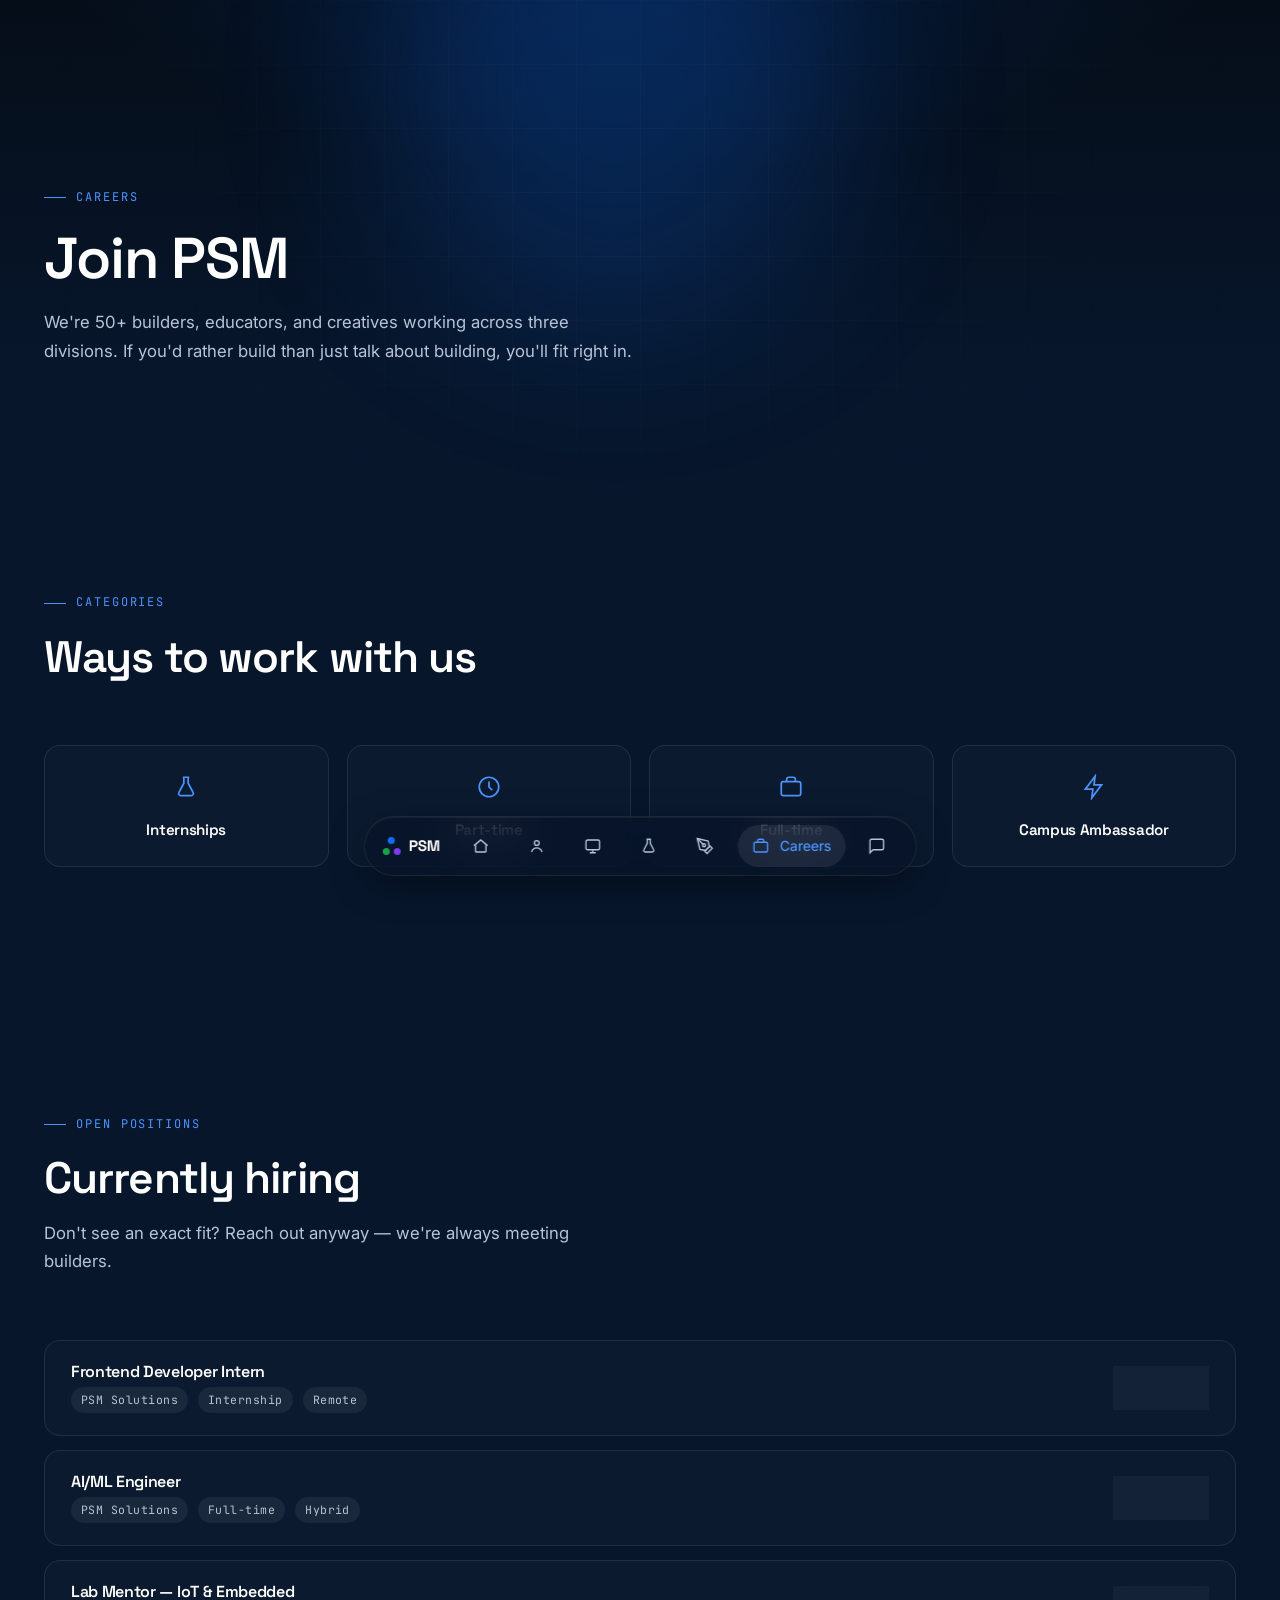
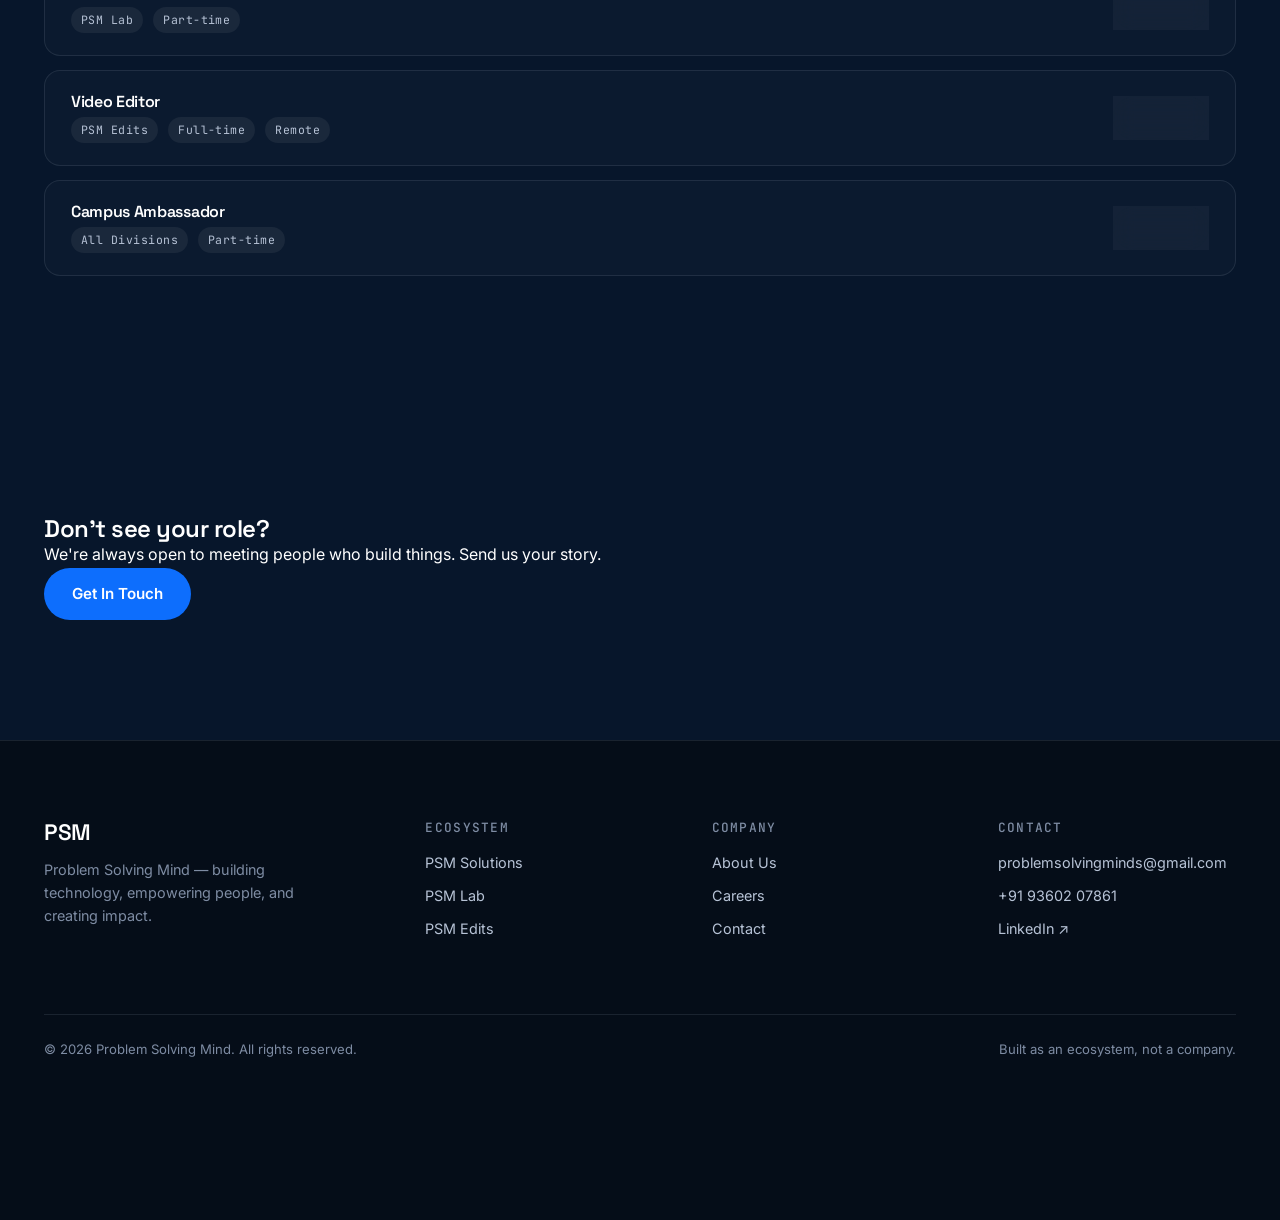
==== careers.html @ 54131dcd "version 1" ====
<!DOCTYPE html>
<html lang="en">
<head>
<meta charset="UTF-8">
<meta name="viewport" content="width=device-width, initial-scale=1.0">
<title>Careers — Join PSM | Problem Solving Mind</title>
<meta name="description" content="Explore internships, part-time, full-time, and campus ambassador opportunities across PSM Solutions, PSM Lab, and PSM Edits.">
<link rel="preconnect" href="https://fonts.googleapis.com">
<link href="https://fonts.googleapis.com/css2?family=Space+Grotesk:wght@500;600;700&family=Inter:wght@400;500;600;700&family=JetBrains+Mono:wght@400;500&display=swap" rel="stylesheet">
<link rel="stylesheet" href="css/core.css">
<link rel="stylesheet" href="css/inner.css">
</head>
<body>

<div class="bg-field"></div>
<div class="bg-grid"></div>

<div class="blob" style="width:460px;height:460px;top:-140px;left:30%;background:#0D6EFD;"></div>

<nav class="island-nav" id="islandNav">
  <a href="index.html" class="island-nav__brand">
    <span class="dot-cluster"><span></span><span></span><span></span></span>
    <span class="brand-text">PSM</span>
  </a>
  <div class="island-nav__links">
    <a href="index.html" class="island-nav__link" data-key="home">
      <svg viewBox="0 0 24 24" fill="none" stroke="currentColor" stroke-width="1.8"><path d="M3 11.5 12 4l9 7.5"/><path d="M5 10v9a1 1 0 0 0 1 1h12a1 1 0 0 0 1-1v-9"/></svg>
      <span class="link-label">Home</span>
    </a>
    <a href="about.html" class="island-nav__link" data-key="about">
      <svg viewBox="0 0 24 24" fill="none" stroke="currentColor" stroke-width="1.8"><circle cx="12" cy="8" r="3.2"/><path d="M5 20c1.2-3.6 4-5.5 7-5.5s5.8 1.9 7 5.5"/></svg>
      <span class="link-label">About</span>
    </a>
    <a href="solutions.html" class="island-nav__link" data-key="solutions">
      <svg viewBox="0 0 24 24" fill="none" stroke="currentColor" stroke-width="1.8"><rect x="3" y="4" width="18" height="13" rx="2"/><path d="M8 21h8M12 17v4"/></svg>
      <span class="link-label">Solutions</span>
    </a>
    <a href="lab.html" class="island-nav__link" data-key="lab">
      <svg viewBox="0 0 24 24" fill="none" stroke="currentColor" stroke-width="1.8"><path d="M9 3h6M10 3v5.5L5.5 17a2 2 0 0 0 1.8 3h9.4a2 2 0 0 0 1.8-3L14 8.5V3"/></svg>
      <span class="link-label">Lab</span>
    </a>
    <a href="edits.html" class="island-nav__link" data-key="edits">
      <svg viewBox="0 0 24 24" fill="none" stroke="currentColor" stroke-width="1.8"><path d="m12 19 7-7 3 3-7 7-3-3z"/><path d="m18 13-1.5-7.5L2 2l3.5 14.5L13 18z"/><path d="m2 2 7.586 7.586"/><circle cx="11" cy="11" r="2"/></svg>
      <span class="link-label">Edits</span>
    </a>
    <a href="careers.html" class="island-nav__link is-active" data-key="careers">
      <svg viewBox="0 0 24 24" fill="none" stroke="currentColor" stroke-width="1.8"><rect x="3" y="7" width="18" height="13" rx="2"/><path d="M8 7V5a2 2 0 0 1 2-2h4a2 2 0 0 1 2 2v2"/></svg>
      <span class="link-label">Careers</span>
    </a>
    <a href="contact.html" class="island-nav__link island-nav__cta" data-key="contact">
      <svg viewBox="0 0 24 24" fill="none" stroke="currentColor" stroke-width="1.8"><path d="M21 15a2 2 0 0 1-2 2H7l-4 4V5a2 2 0 0 1 2-2h14a2 2 0 0 1 2 2z"/></svg>
      <span class="link-label">Contact</span>
    </a>
  </div>
  <button class="island-nav__toggle" id="navToggle" aria-label="Toggle navigation">
    <svg viewBox="0 0 24 24" fill="none" stroke="currentColor" stroke-width="1.8"><path d="M3 6h18M3 12h18M3 18h18"/></svg>
  </button>
</nav>


<header class="page-hero theme-blue">
  <div class="container">
    <p class="eyebrow">Careers</p>
    <h1>Join PSM</h1>
    <p class="section-lead" style="max-width:600px;margin-top:18px;">We're 50+ builders, educators, and creatives working across three divisions. If you'd rather build than just talk about building, you'll fit right in.</p>
  </div>
</header>

<section id="categories">
  <div class="container">
    <div class="section-head reveal">
      <p class="eyebrow">Categories</p>
      <h2 class="section-title">Ways to work with us</h2>
    </div>
    <div class="career-cats">
      <div class="career-cat reveal">
        <svg viewBox="0 0 24 24" fill="none" stroke="currentColor" stroke-width="1.6"><path d="M9 3h6M10 3v5.5L5.5 17a2 2 0 0 0 1.8 3h9.4a2 2 0 0 0 1.8-3L14 8.5V3"/></svg>
        <h4>Internships</h4>
      </div>
      <div class="career-cat reveal reveal-delay-1">
        <svg viewBox="0 0 24 24" fill="none" stroke="currentColor" stroke-width="1.6"><circle cx="12" cy="12" r="9"/><path d="M12 7v5l3 3"/></svg>
        <h4>Part-time</h4>
      </div>
      <div class="career-cat reveal reveal-delay-2">
        <svg viewBox="0 0 24 24" fill="none" stroke="currentColor" stroke-width="1.6"><rect x="3" y="7" width="18" height="13" rx="2"/><path d="M8 7V5a2 2 0 0 1 2-2h4a2 2 0 0 1 2 2v2"/></svg>
        <h4>Full-time</h4>
      </div>
      <div class="career-cat reveal reveal-delay-3">
        <svg viewBox="0 0 24 24" fill="none" stroke="currentColor" stroke-width="1.6"><path d="M13 2 4 14h7l-1 8 9-12h-7l1-8z"/></svg>
        <h4>Campus Ambassador</h4>
      </div>
    </div>
  </div>
</section>

<section id="open-positions">
  <div class="container">
    <div class="section-head reveal">
      <p class="eyebrow">Open Positions</p>
      <h2 class="section-title">Currently hiring</h2>
      <p class="section-lead">Don't see an exact fit? Reach out anyway — we're always meeting builders.</p>
    </div>
    <div class="job-list reveal">
      <div class="job-card">
        <div>
          <h4>Frontend Developer Intern</h4>
          <div class="job-meta">
            <span class="job-tag">PSM Solutions</span>
            <span class="job-tag">Internship</span>
            <span class="job-tag">Remote</span>
          </div>
        </div>
        <a href="contact.html" class="btn btn-ghost btn-sm">Apply →</a>
      </div>
      <div class="job-card">
        <div>
          <h4>AI/ML Engineer</h4>
          <div class="job-meta">
            <span class="job-tag">PSM Solutions</span>
            <span class="job-tag">Full-time</span>
            <span class="job-tag">Hybrid</span>
          </div>
        </div>
        <a href="contact.html" class="btn btn-ghost btn-sm">Apply →</a>
      </div>
      <div class="job-card">
        <div>
          <h4>Lab Mentor — IoT &amp; Embedded</h4>
          <div class="job-meta">
            <span class="job-tag">PSM Lab</span>
            <span class="job-tag">Part-time</span>
          </div>
        </div>
        <a href="contact.html" class="btn btn-ghost btn-sm">Apply →</a>
      </div>
      <div class="job-card">
        <div>
          <h4>Video Editor</h4>
          <div class="job-meta">
            <span class="job-tag">PSM Edits</span>
            <span class="job-tag">Full-time</span>
            <span class="job-tag">Remote</span>
          </div>
        </div>
        <a href="contact.html" class="btn btn-ghost btn-sm">Apply →</a>
      </div>
      <div class="job-card">
        <div>
          <h4>Campus Ambassador</h4>
          <div class="job-meta">
            <span class="job-tag">All Divisions</span>
            <span class="job-tag">Part-time</span>
          </div>
        </div>
        <a href="contact.html" class="btn btn-ghost btn-sm">Apply →</a>
      </div>
    </div>
  </div>
</section>

<section id="final-cta">
  <div class="container">
    <div class="cta-block reveal">
      <h2>Don't see your role?</h2>
      <p>We're always open to meeting people who build things. Send us your story.</p>
      <div class="cta-actions">
        <a href="contact.html" class="btn btn-primary">Get In Touch</a>
      </div>
    </div>
  </div>
</section>

<footer class="site-footer">
  <div class="container">
    <div class="footer-grid">
      <div class="footer-brand">
        <h3>PSM</h3>
        <p>Problem Solving Mind — building technology, empowering people, and creating impact.</p>
      </div>
      <div class="footer-col">
        <h4>Ecosystem</h4>
        <a href="solutions.html">PSM Solutions</a>
        <a href="lab.html">PSM Lab</a>
        <a href="edits.html">PSM Edits</a>
      </div>
      <div class="footer-col">
        <h4>Company</h4>
        <a href="about.html">About Us</a>
        <a href="careers.html">Careers</a>
        <a href="contact.html">Contact</a>
      </div>
      <div class="footer-col">
        <h4>Contact</h4>
        <span>problemsolvingminds@gmail.com</span>
        <span>+91 93602 07861</span>
        <a href="https://www.linkedin.com/company/problem-solving-minds/" target="_blank" rel="noopener">LinkedIn ↗</a>
      </div>
    </div>
    <div class="footer-bottom">
      <span>© 2026 Problem Solving Mind. All rights reserved.</span>
      <span>Built as an ecosystem, not a company.</span>
    </div>
  </div>
</footer>


<script src="js/main.js"></script>

</body>
</html>
---- css/core.css ----
/* =========================================================
   PSM — Core Design System
   Tokens, typography, layout primitives, navbar, footer
   ========================================================= */

:root {
  /* Brand tokens */
  --navy: #07162B;
  --navy-deep: #050D18;
  --black: #0B0B0B;
  --blue: #0D6EFD;
  --blue-soft: #4C93FF;
  --purple: #7C3AED;
  --purple-soft: #A78BFA;
  --green: #16A34A;
  --green-soft: #4ADE80;
  --white: #FFFFFF;
  --mist: #B7C3D6;
  --mist-dim: #7E8CA3;
  --line: rgba(183, 195, 214, 0.12);
  --line-strong: rgba(183, 195, 214, 0.22);

  /* Surfaces */
  --bg: var(--navy);
  --bg-deep: var(--navy-deep);
  --glass: rgba(13, 22, 38, 0.55);
  --glass-light: rgba(255, 255, 255, 0.04);

  /* Type */
  --font-display: 'Space Grotesk', sans-serif;
  --font-body: 'Inter', sans-serif;
  --font-mono: 'JetBrains Mono', monospace;

  /* Motion */
  --ease: cubic-bezier(0.16, 1, 0.3, 1);
  --ease-soft: cubic-bezier(0.22, 1, 0.36, 1);

  /* Layout */
  --container: 1240px;
  --nav-h: 64px;
}

* { box-sizing: border-box; margin: 0; padding: 0; }

html {
  scroll-behavior: smooth;
}

@media (prefers-reduced-motion: reduce) {
  html { scroll-behavior: auto; }
  * { animation-duration: 0.01ms !important; animation-iteration-count: 1 !important; transition-duration: 0.01ms !important; scroll-behavior: auto !important; }
}

body {
  background: var(--bg);
  color: var(--white);
  font-family: var(--font-body);
  font-size: 16px;
  line-height: 1.6;
  overflow-x: hidden;
  -webkit-font-smoothing: antialiased;
  position: relative;
}

/* Ambient backdrop: faint grid + gradient blobs, fixed under all content */
.bg-field {
  position: fixed;
  inset: 0;
  z-index: -2;
  background:
    radial-gradient(ellipse 80% 50% at 50% -10%, rgba(13,110,253,0.16), transparent 60%),
    linear-gradient(180deg, var(--navy-deep) 0%, var(--navy) 40%, var(--navy) 100%);
  pointer-events: none;
}

.bg-grid {
  position: fixed;
  inset: 0;
  z-index: -1;
  opacity: 0.35;
  background-image:
    linear-gradient(var(--line) 1px, transparent 1px),
    linear-gradient(90deg, var(--line) 1px, transparent 1px);
  background-size: 64px 64px;
  mask-image: radial-gradient(ellipse 70% 60% at 50% 20%, black 0%, transparent 75%);
  pointer-events: none;
}

.blob {
  position: fixed;
  border-radius: 50%;
  filter: blur(90px);
  opacity: 0.22;
  z-index: -1;
  pointer-events: none;
}

a { color: inherit; text-decoration: none; }
ul { list-style: none; }
img { max-width: 100%; display: block; }
button { font-family: inherit; cursor: pointer; border: none; background: none; color: inherit; }

.container {
  max-width: var(--container);
  margin: 0 auto;
  padding: 0 24px;
}

section {
  position: relative;
  padding: 120px 0;
}

@media (max-width: 768px) {
  section { padding: 80px 0; }
}

/* ---------- Typography ---------- */

h1, h2, h3, h4 {
  font-family: var(--font-display);
  font-weight: 600;
  line-height: 1.1;
  letter-spacing: -0.02em;
}

.eyebrow {
  font-family: var(--font-mono);
  font-size: 0.75rem;
  letter-spacing: 0.16em;
  text-transform: uppercase;
  color: var(--blue-soft);
  display: inline-flex;
  align-items: center;
  gap: 10px;
  margin-bottom: 20px;
}

.eyebrow::before {
  content: '';
  width: 22px;
  height: 1px;
  background: currentColor;
}

.eyebrow.is-lab { color: var(--green-soft); }
.eyebrow.is-edits { color: var(--purple-soft); }

h2.section-title {
  font-size: clamp(2rem, 4vw, 2.75rem);
  margin-bottom: 16px;
}

p.section-lead {
  color: var(--mist);
  font-size: 1.05rem;
  max-width: 560px;
  line-height: 1.7;
}

.section-head {
  margin-bottom: 64px;
}

.section-head.center {
  text-align: center;
  margin-left: auto;
  margin-right: auto;
}
.section-head.center p.section-lead { margin-left: auto; margin-right: auto; }

/* ---------- Buttons ---------- */

.btn {
  display: inline-flex;
  align-items: center;
  justify-content: center;
  gap: 8px;
  padding: 14px 28px;
  border-radius: 100px;
  font-family: var(--font-body);
  font-weight: 600;
  font-size: 0.95rem;
  white-space: nowrap;
  transition: transform 0.4s var(--ease), box-shadow 0.4s var(--ease), background 0.3s ease, border-color 0.3s ease;
}

.btn-primary {
  background: var(--blue);
  color: var(--white);
  box-shadow: 0 0 0 0 rgba(13,110,253,0.5);
}
.btn-primary:hover {
  transform: translateY(-2px);
  box-shadow: 0 8px 30px -6px rgba(13,110,253,0.6);
}

.btn-ghost {
  background: rgba(255,255,255,0.04);
  border: 1px solid var(--line-strong);
  color: var(--white);
  backdrop-filter: blur(10px);
}
.btn-ghost:hover {
  background: rgba(255,255,255,0.08);
  transform: translateY(-2px);
  border-color: rgba(255,255,255,0.4);
}

.btn-sm { padding: 10px 20px; font-size: 0.85rem; }

/* ---------- Reveal on scroll ---------- */

.reveal {
  opacity: 0;
  transform: translateY(28px);
  transition: opacity 0.9s var(--ease), transform 0.9s var(--ease);
}
.reveal.is-visible {
  opacity: 1;
  transform: translateY(0);
}
.reveal-delay-1 { transition-delay: 0.08s; }
.reveal-delay-2 { transition-delay: 0.16s; }
.reveal-delay-3 { transition-delay: 0.24s; }
.reveal-delay-4 { transition-delay: 0.32s; }

/* =========================================================
   NAVBAR — Dynamic Island
   ========================================================= */

.island-nav {
  position: fixed;
  left: 50%;
  bottom: 24px;
  transform: translateX(-50%);
  z-index: 200;
  display: flex;
  align-items: center;
  gap: 4px;
  padding: 8px;
  border-radius: 100px;
  background: rgba(10, 18, 32, 0.6);
  border: 1px solid rgba(255,255,255,0.08);
  backdrop-filter: blur(20px) saturate(160%);
  -webkit-backdrop-filter: blur(20px) saturate(160%);
  box-shadow: 0 10px 40px -10px rgba(0,0,0,0.6), inset 0 1px 0 rgba(255,255,255,0.06);
  transition: bottom 0.5s var(--ease), transform 0.5s var(--ease), gap 0.4s var(--ease), padding 0.4s var(--ease);
}

.island-nav__brand {
  display: flex;
  align-items: center;
  gap: 8px;
  padding: 8px 14px 8px 10px;
  border-radius: 100px;
  font-family: var(--font-display);
  font-weight: 700;
  font-size: 0.95rem;
  letter-spacing: -0.01em;
}

.island-nav__brand .dot-cluster {
  position: relative;
  width: 18px;
  height: 18px;
  flex-shrink: 0;
}
.island-nav__brand .dot-cluster span {
  position: absolute;
  width: 7px;
  height: 7px;
  border-radius: 50%;
}
.island-nav__brand .dot-cluster span:nth-child(1) { background: var(--blue); top: 0; left: 5px; }
.island-nav__brand .dot-cluster span:nth-child(2) { background: var(--green); bottom: 0; left: 0; }
.island-nav__brand .dot-cluster span:nth-child(3) { background: var(--purple); bottom: 0; right: 0; }

.island-nav__links {
  display: flex;
  align-items: center;
  gap: 2px;
}

.island-nav__link {
  display: flex;
  align-items: center;
  gap: 8px;
  padding: 10px 14px;
  border-radius: 100px;
  font-size: 0.875rem;
  font-weight: 500;
  color: var(--mist);
  white-space: nowrap;
  overflow: hidden;
  transition: background 0.35s var(--ease), color 0.35s var(--ease), max-width 0.45s var(--ease), padding 0.35s var(--ease);
}

.island-nav__link svg {
  width: 18px;
  height: 18px;
  flex-shrink: 0;
}

.island-nav__link .link-label {
  max-width: 140px;
  overflow: hidden;
  transition: max-width 0.4s var(--ease), opacity 0.3s var(--ease), margin 0.4s var(--ease);
  white-space: nowrap;
}

.island-nav__link:hover,
.island-nav__link.is-active {
  background: rgba(255,255,255,0.08);
  color: var(--white);
}

.island-nav__link.is-active { color: var(--blue-soft); }

/* Desktop: collapse to icon, grow with text on hover */
@media (min-width: 901px) {
  .island-nav__link:not(:hover):not(.is-active) .link-label {
    max-width: 0;
    opacity: 0;
    margin-left: 0;
  }
  .island-nav__link:hover .link-label,
  .island-nav__link.is-active .link-label {
    max-width: 140px;
    opacity: 1;
    margin-left: 2px;
  }
  .island-nav__cta { margin-left: 6px; }
}

/* Hide-on-scroll-down behavior (desktop + mobile) */
.island-nav.is-hidden {
  bottom: -90px;
}

/* ---------- Mobile: icon-only dynamic island that morphs open ---------- */
@media (max-width: 900px) {
  .island-nav {
    flex-direction: column;
    align-items: stretch;
    width: auto;
    border-radius: 28px;
    padding: 8px;
    bottom: 18px;
  }
  .island-nav__brand .brand-text { display: none; }
  .island-nav__links {
    flex-direction: column;
    align-items: stretch;
    max-height: 0;
    overflow: hidden;
    opacity: 0;
    transition: max-height 0.5s var(--ease), opacity 0.35s ease;
  }
  .island-nav.is-open .island-nav__links {
    max-height: 480px;
    opacity: 1;
    margin-top: 6px;
  }
  .island-nav__link { padding: 12px; border-radius: 18px; }
  .island-nav__link .link-label {
    max-width: none;
    opacity: 1;
    margin-left: 10px;
  }
  .island-nav.is-open { width: 220px; }
  .island-nav:not(.is-open) { width: auto; }
  .island-nav__toggle { display: flex; }
}

.island-nav__toggle {
  display: none;
  align-items: center;
  justify-content: center;
  width: 40px;
  height: 40px;
  border-radius: 50%;
}
.island-nav__toggle svg { width: 20px; height: 20px; }

/* ---------- Footer ---------- */

footer.site-footer {
  position: relative;
  padding: 80px 0 160px;
  border-top: 1px solid var(--line);
  background: var(--navy-deep);
}

.footer-grid {
  display: grid;
  grid-template-columns: 1.4fr 1fr 1fr 1fr;
  gap: 48px;
}

@media (max-width: 768px) {
  .footer-grid { grid-template-columns: 1fr 1fr; }
}

.footer-brand h3 {
  font-size: 1.4rem;
  margin-bottom: 12px;
}
.footer-brand p {
  color: var(--mist-dim);
  font-size: 0.9rem;
  max-width: 280px;
}

.footer-col h4 {
  font-size: 0.8rem;
  font-family: var(--font-mono);
  letter-spacing: 0.1em;
  text-transform: uppercase;
  color: var(--mist-dim);
  margin-bottom: 16px;
  font-weight: 500;
}
.footer-col a, .footer-col span {
  display: block;
  color: var(--mist);
  font-size: 0.9rem;
  margin-bottom: 10px;
  transition: color 0.3s ease;
}
.footer-col a:hover { color: var(--white); }

.footer-bottom {
  margin-top: 64px;
  padding-top: 24px;
  border-top: 1px solid var(--line);
  display: flex;
  justify-content: space-between;
  flex-wrap: wrap;
  gap: 12px;
  font-size: 0.82rem;
  color: var(--mist-dim);
}

/* ---------- Page hero shared ---------- */
.page-hero {
  padding: 180px 0 100px;
  position: relative;
}

/* ---------- Misc utility ---------- */
.text-blue { color: var(--blue-soft); }
.text-green { color: var(--green-soft); }
.text-purple { color: var(--purple-soft); }
.divider { height: 1px; background: var(--line); border: none; }
---- css/inner.css ----
/* =========================================================
   Inner pages shared: service lists, process flow, bubbles,
   portfolio, careers cards, contact form
   ========================================================= */

/* ---------- Division hero variants ---------- */
.page-hero.theme-blue .eyebrow { color: var(--blue-soft); }
.page-hero.theme-green .eyebrow { color: var(--green-soft); }
.page-hero.theme-purple .eyebrow { color: var(--purple-soft); }

.page-hero h1 { font-size: clamp(2.2rem, 4.8vw, 3.6rem); max-width: 820px; }
.page-hero .hero-stats {
  display: flex;
  gap: 36px;
  margin-top: 40px;
  flex-wrap: wrap;
}
.page-hero .hero-stats .stat strong {
  display: block;
  font-family: var(--font-display);
  font-size: 1.6rem;
}
.page-hero .hero-stats .stat span {
  font-family: var(--font-mono);
  font-size: 0.76rem;
  color: var(--mist-dim);
  letter-spacing: 0.04em;
}

/* ---------- Service list (detailed) ---------- */
.service-list {
  display: grid;
  grid-template-columns: repeat(4, 1fr);
  gap: 20px;
}
@media (max-width: 980px) { .service-list { grid-template-columns: repeat(2, 1fr); } }
@media (max-width: 560px) { .service-list { grid-template-columns: 1fr; } }

.service-list-item {
  padding: 30px 24px;
  border-radius: 18px;
  border: 1px solid var(--line);
  background: rgba(255,255,255,0.02);
  transition: transform 0.4s var(--ease), border-color 0.3s ease, background 0.3s ease;
}
.service-list-item:hover { transform: translateY(-5px); }
.service-list-item svg { width: 26px; height: 26px; margin-bottom: 18px; }
.service-list-item h4 { font-size: 1rem; margin-bottom: 8px; }
.service-list-item p { font-size: 0.85rem; color: var(--mist-dim); }

.theme-blue .service-list-item:hover { border-color: rgba(13,110,253,0.4); background: rgba(13,110,253,0.05); }
.theme-blue .service-list-item svg { color: var(--blue-soft); }
.theme-green .service-list-item:hover { border-color: rgba(22,163,74,0.4); background: rgba(22,163,74,0.05); }
.theme-green .service-list-item svg { color: var(--green-soft); }
.theme-purple .service-list-item:hover { border-color: rgba(124,58,237,0.4); background: rgba(124,58,237,0.05); }
.theme-purple .service-list-item svg { color: var(--purple-soft); }

/* ---------- Process flow (vertical/horizontal steps) ---------- */
.process-flow {
  display: flex;
  align-items: stretch;
  justify-content: space-between;
  gap: 0;
  flex-wrap: wrap;
}
.process-step {
  flex: 1;
  min-width: 140px;
  text-align: center;
  position: relative;
  padding: 0 12px;
}
.process-step .step-num {
  font-family: var(--font-mono);
  font-size: 0.7rem;
  color: var(--mist-dim);
  letter-spacing: 0.1em;
  margin-bottom: 14px;
}
.process-step .step-circle {
  width: 56px;
  height: 56px;
  border-radius: 50%;
  display: flex;
  align-items: center;
  justify-content: center;
  margin: 0 auto 16px;
  border: 1.5px solid var(--line-strong);
  background: rgba(255,255,255,0.03);
}
.process-step .step-circle svg { width: 22px; height: 22px; }
.process-step h4 { font-size: 0.95rem; margin-bottom: 6px; }
.process-step p { font-size: 0.8rem; color: var(--mist-dim); }

.process-step:not(:last-child)::after {
  content: '';
  position: absolute;
  top: 28px;
  left: calc(50% + 50px);
  width: calc(100% - 100px);
  height: 1px;
  background: linear-gradient(90deg, var(--line-strong), transparent);
}
@media (max-width: 768px) {
  .process-flow { flex-direction: column; gap: 28px; }
  .process-step:not(:last-child)::after { display: none; }
}

/* ---------- Tech bubble cluster ---------- */
.bubble-field {
  display: flex;
  flex-wrap: wrap;
  justify-content: center;
  align-items: center;
  gap: 18px;
  padding: 40px 0;
}
.tech-bubble {
  display: flex;
  align-items: center;
  justify-content: center;
  width: 92px;
  height: 92px;
  border-radius: 50%;
  background: rgba(255,255,255,0.03);
  border: 1px solid var(--line-strong);
  font-family: var(--font-display);
  font-weight: 600;
  font-size: 0.82rem;
  color: var(--mist);
  text-align: center;
  transition: transform 0.45s var(--ease-soft), background 0.4s ease, color 0.4s ease, border-color 0.4s ease, box-shadow 0.4s ease;
  cursor: default;
}
.tech-bubble:hover {
  transform: scale(1.35);
  background: rgba(13,110,253,0.12);
  border-color: var(--blue-soft);
  color: #fff;
  box-shadow: 0 0 30px -4px rgba(13,110,253,0.5);
  z-index: 2;
}
.bubble-field:hover .tech-bubble:not(:hover) {
  transform: scale(0.94);
  opacity: 0.6;
}

/* ---------- Learning approach (vertical flow) ---------- */
.approach-flow {
  display: flex;
  flex-direction: column;
  gap: 0;
  max-width: 480px;
}
.approach-step {
  display: flex;
  align-items: center;
  gap: 20px;
  padding: 20px 0;
  position: relative;
}
.approach-step .a-num {
  width: 44px;
  height: 44px;
  border-radius: 14px;
  background: rgba(22,163,74,0.12);
  border: 1px solid rgba(22,163,74,0.35);
  color: var(--green-soft);
  display: flex;
  align-items: center;
  justify-content: center;
  font-family: var(--font-mono);
  font-weight: 600;
  flex-shrink: 0;
}
.approach-step h4 { font-size: 1rem; margin-bottom: 4px; }
.approach-step p { font-size: 0.84rem; color: var(--mist-dim); }
.approach-step:not(:last-child)::before {
  content: '';
  position: absolute;
  left: 22px;
  top: 64px;
  width: 1px;
  height: calc(100% - 44px);
  background: var(--line-strong);
}

/* ---------- Stream pills (Lab) ---------- */
.stream-grid {
  display: grid;
  grid-template-columns: repeat(4, 1fr);
  gap: 18px;
}
@media (max-width: 900px) { .stream-grid { grid-template-columns: repeat(2, 1fr); } }
.stream-card {
  padding: 26px 22px;
  border-radius: 16px;
  border: 1px solid rgba(22,163,74,0.2);
  background: rgba(22,163,74,0.06);
  transition: transform 0.4s var(--ease), border-color 0.3s ease;
}
.stream-card:hover { transform: translateY(-4px); border-color: rgba(22,163,74,0.5); }
.stream-card svg { width: 22px; height: 22px; color: var(--green-soft); margin-bottom: 14px; }
.stream-card h4 { font-size: 0.95rem; }

/* ---------- Portfolio / before-after (Edits) ---------- */
.portfolio-grid {
  display: grid;
  grid-template-columns: repeat(3, 1fr);
  gap: 20px;
}
@media (max-width: 900px) { .portfolio-grid { grid-template-columns: repeat(2, 1fr); } }
@media (max-width: 600px) { .portfolio-grid { grid-template-columns: 1fr; } }
.portfolio-tile {
  aspect-ratio: 4/5;
  border-radius: 16px;
  background: linear-gradient(150deg, rgba(124,58,237,0.18), rgba(124,58,237,0.04));
  border: 1px solid rgba(124,58,237,0.25);
  display: flex;
  align-items: flex-end;
  padding: 18px;
  position: relative;
  overflow: hidden;
  transition: transform 0.4s var(--ease);
}
.portfolio-tile:hover { transform: translateY(-4px); }
.portfolio-tile .ph-icon {
  position: absolute;
  top: 50%; left: 50%;
  transform: translate(-50%, -50%);
  width: 36px; height: 36px;
  color: rgba(255,255,255,0.18);
}
.portfolio-tile span {
  position: relative;
  z-index: 1;
  font-size: 0.82rem;
  font-weight: 600;
  background: rgba(11,11,11,0.5);
  padding: 6px 12px;
  border-radius: 100px;
  backdrop-filter: blur(6px);
}

.ba-wrap {
  display: grid;
  grid-template-columns: 1fr 1fr;
  gap: 24px;
  max-width: 760px;
  margin: 0 auto;
}
@media (max-width: 640px) { .ba-wrap { grid-template-columns: 1fr; } }
.ba-card {
  border-radius: 16px;
  border: 1px solid var(--line);
  overflow: hidden;
}
.ba-card .ba-label {
  padding: 12px 16px;
  font-family: var(--font-mono);
  font-size: 0.75rem;
  letter-spacing: 0.08em;
  text-transform: uppercase;
  background: rgba(255,255,255,0.04);
}
.ba-card.is-before .ba-label { color: var(--mist-dim); }
.ba-card.is-after .ba-label { color: var(--purple-soft); }
.ba-card .ba-body {
  aspect-ratio: 16/10;
  display: flex;
  align-items: center;
  justify-content: center;
  color: var(--mist-dim);
  font-size: 0.85rem;
}
.ba-card.is-before .ba-body { background: rgba(255,255,255,0.02); }
.ba-card.is-after .ba-body { background: linear-gradient(150deg, rgba(124,58,237,0.16), rgba(13,110,253,0.08)); color: var(--white); }

/* ---------- Careers ---------- */
.career-cats {
  display: grid;
  grid-template-columns: repeat(4, 1fr);
  gap: 18px;
}
@media (max-width: 900px) { .career-cats { grid-template-columns: repeat(2, 1fr); } }
.career-cat {
  padding: 28px 22px;
  border-radius: 16px;
  border: 1px solid var(--line);
  background: rgba(255,255,255,0.02);
  text-align: center;
  transition: transform 0.4s var(--ease), border-color 0.3s ease;
}
.career-cat:hover { transform: translateY(-4px); border-color: var(--blue-soft); }
.career-cat svg { width: 26px; height: 26px; color: var(--blue-soft); margin: 0 auto 14px; }
.career-cat h4 { font-size: 0.95rem; }

.job-list { display: flex; flex-direction: column; gap: 14px; }
.job-card {
  display: flex;
  align-items: center;
  justify-content: space-between;
  gap: 16px;
  padding: 22px 26px;
  border-radius: 16px;
  border: 1px solid var(--line);
  background: rgba(255,255,255,0.02);
  flex-wrap: wrap;
  transition: border-color 0.3s ease, background 0.3s ease;
}
.job-card:hover { border-color: var(--line-strong); background: rgba(255,255,255,0.04); }
.job-card h4 { font-size: 1rem; margin-bottom: 6px; }
.job-card .job-meta { display: flex; gap: 10px; flex-wrap: wrap; }
.job-tag {
  font-family: var(--font-mono);
  font-size: 0.72rem;
  letter-spacing: 0.04em;
  padding: 4px 10px;
  border-radius: 100px;
  background: rgba(255,255,255,0.06);
  color: var(--mist);
}

/* ---------- Contact ---------- */
.contact-grid {
  display: grid;
  grid-template-columns: 0.85fr 1.15fr;
  gap: 48px;
}
@media (max-width: 900px) { .contact-grid { grid-template-columns: 1fr; } }

.contact-cards { display: flex; flex-direction: column; gap: 16px; }
.contact-card {
  display: flex;
  align-items: center;
  gap: 16px;
  padding: 22px;
  border-radius: 16px;
  border: 1px solid var(--line);
  background: rgba(255,255,255,0.02);
}
.contact-card .c-icon {
  width: 44px; height: 44px;
  border-radius: 12px;
  display: flex; align-items: center; justify-content: center;
  background: rgba(13,110,253,0.12);
  color: var(--blue-soft);
  flex-shrink: 0;
}
.contact-card .c-icon svg { width: 20px; height: 20px; }
.contact-card h4 { font-size: 0.9rem; margin-bottom: 2px; }
.contact-card p { font-size: 0.85rem; color: var(--mist-dim); }

.contact-form {
  padding: 36px;
  border-radius: 20px;
  border: 1px solid var(--line);
  background: rgba(255,255,255,0.02);
}
.form-row { display: grid; grid-template-columns: 1fr 1fr; gap: 16px; margin-bottom: 16px; }
@media (max-width: 560px) { .form-row { grid-template-columns: 1fr; } }
.form-field { display: flex; flex-direction: column; gap: 8px; margin-bottom: 16px; }
.form-field label { font-size: 0.82rem; color: var(--mist-dim); font-family: var(--font-mono); letter-spacing: 0.03em; }
.form-field input, .form-field textarea, .form-field select {
  padding: 13px 16px;
  border-radius: 12px;
  border: 1px solid var(--line-strong);
  background: rgba(255,255,255,0.03);
  color: var(--white);
  font-family: var(--font-body);
  font-size: 0.92rem;
  transition: border-color 0.3s ease, background 0.3s ease;
}
.form-field input:focus, .form-field textarea:focus, .form-field select:focus {
  outline: none;
  border-color: var(--blue);
  background: rgba(13,110,253,0.06);
}
.form-field textarea { resize: vertical; min-height: 120px; }
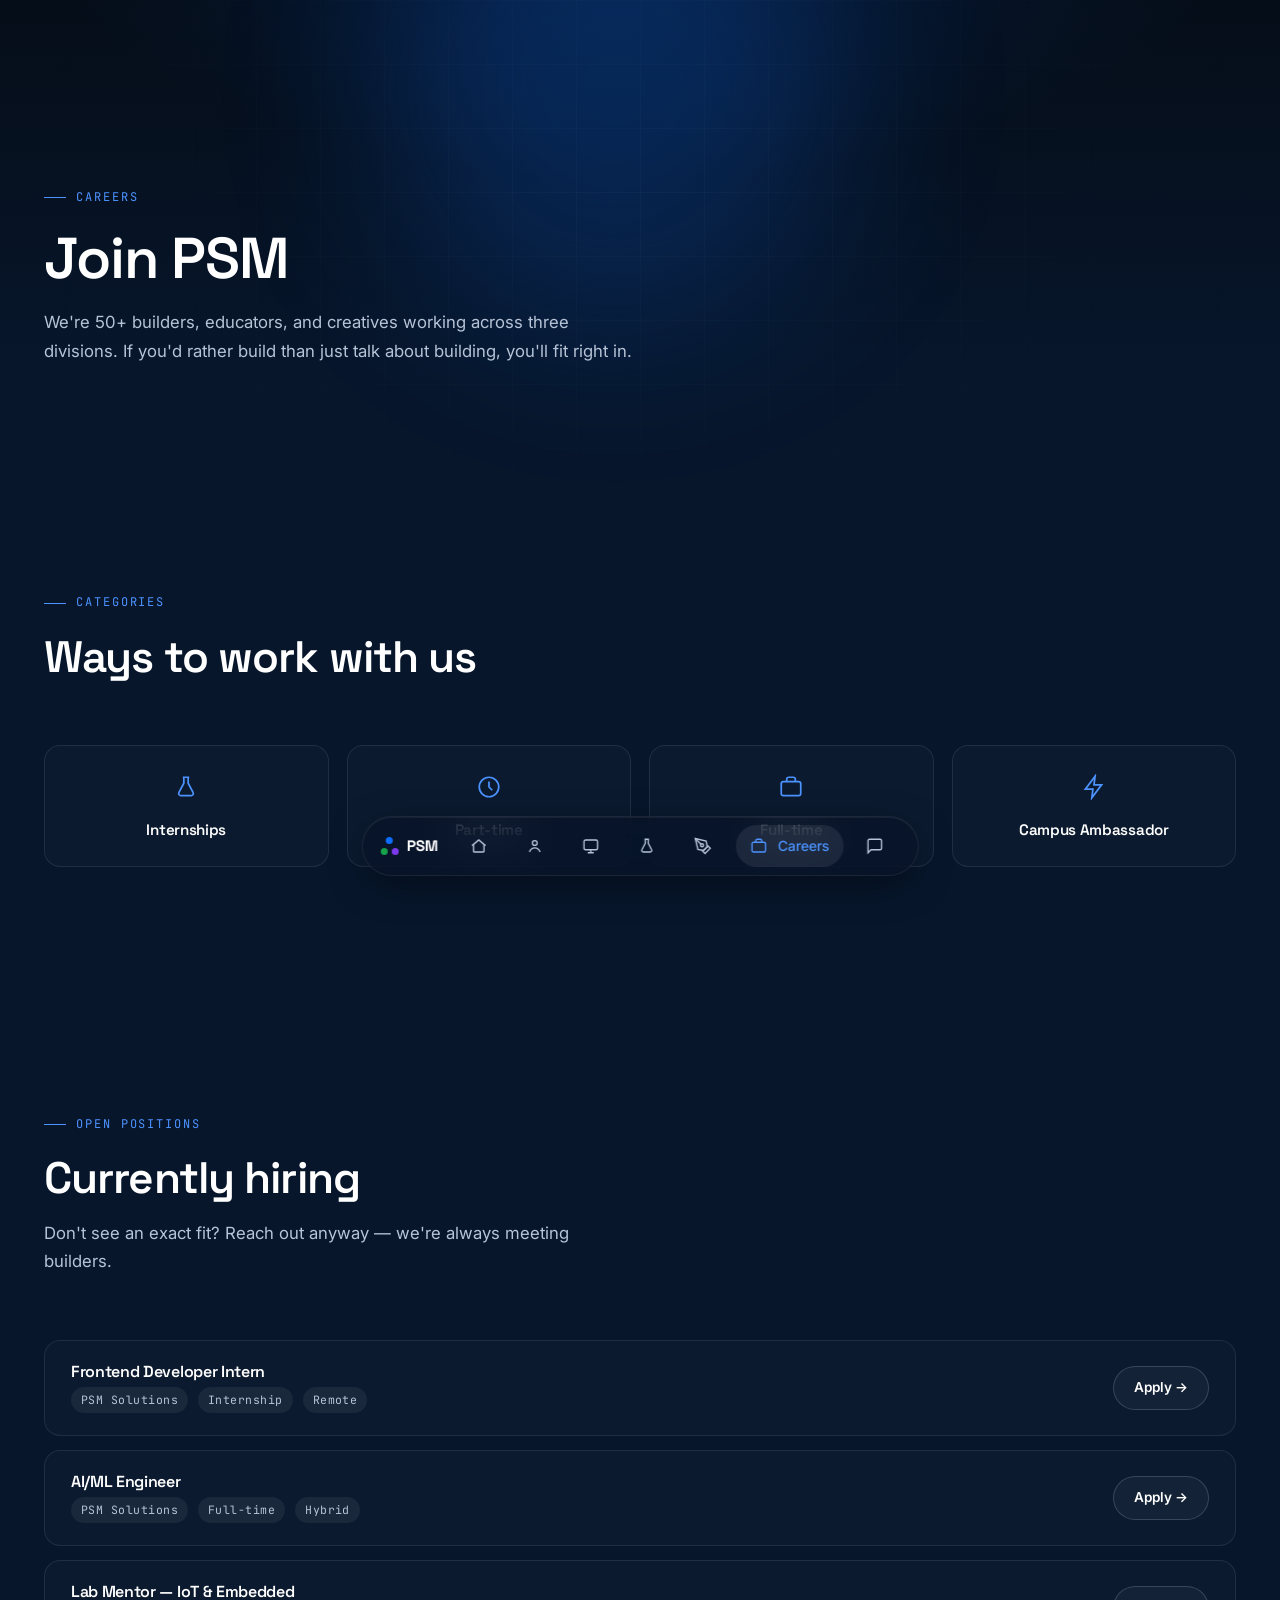
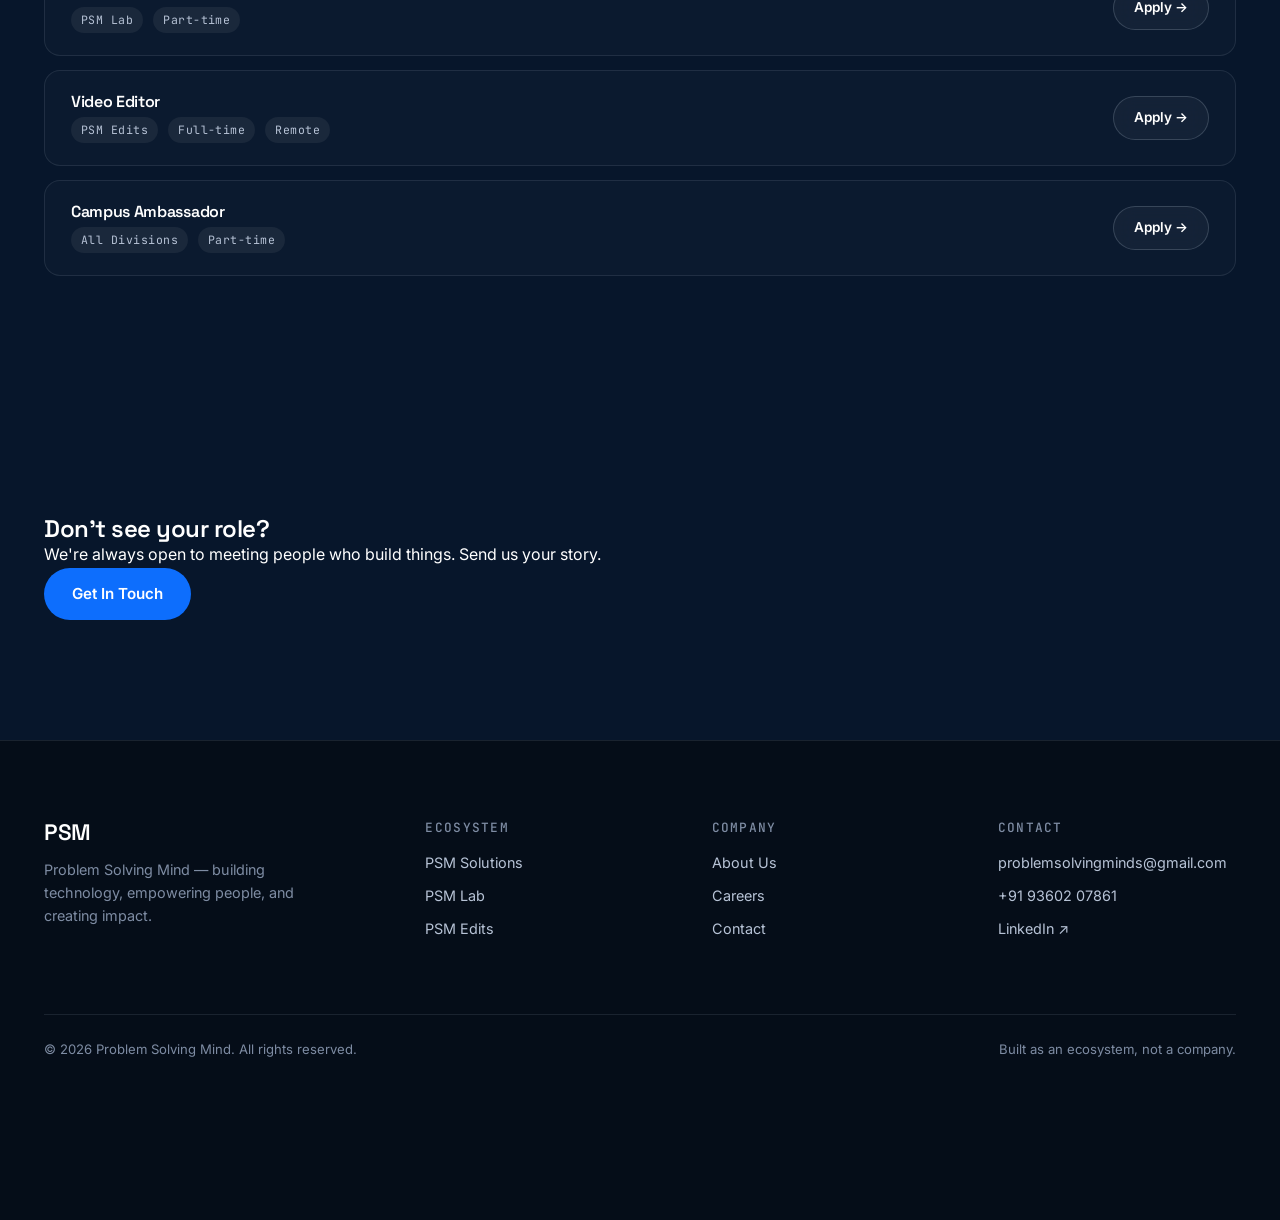
==== commit 8b34e6e4: "contacts-modified" ====
--- a/careers.html
+++ b/careers.html
@@ -110,7 +110,7 @@
             <span class="job-tag">Remote</span>
           </div>
         </div>
-        <a href="contact.html" class="btn btn-ghost btn-sm">Apply →</a>
+        <a href="contact.html?role=Frontend%20Developer%20Intern&division=PSM%20Solutions" class="btn btn-ghost btn-sm">Apply →</a>
       </div>
       <div class="job-card">
         <div>
@@ -121,7 +121,7 @@
             <span class="job-tag">Hybrid</span>
           </div>
         </div>
-        <a href="contact.html" class="btn btn-ghost btn-sm">Apply →</a>
+        <a href="contact.html?role=AI%2FML%20Engineer&division=PSM%20Solutions" class="btn btn-ghost btn-sm">Apply →</a>
       </div>
       <div class="job-card">
         <div>
@@ -131,7 +131,7 @@
             <span class="job-tag">Part-time</span>
           </div>
         </div>
-        <a href="contact.html" class="btn btn-ghost btn-sm">Apply →</a>
+        <a href="contact.html?role=Lab%20Mentor%20%E2%80%94%20IoT%20%26%20Embedded&division=PSM%20Lab" class="btn btn-ghost btn-sm">Apply →</a>
       </div>
       <div class="job-card">
         <div>
@@ -142,7 +142,7 @@
             <span class="job-tag">Remote</span>
           </div>
         </div>
-        <a href="contact.html" class="btn btn-ghost btn-sm">Apply →</a>
+        <a href="contact.html?role=Video%20Editor&division=PSM%20Edits" class="btn btn-ghost btn-sm">Apply →</a>
       </div>
       <div class="job-card">
         <div>
@@ -152,7 +152,7 @@
             <span class="job-tag">Part-time</span>
           </div>
         </div>
-        <a href="contact.html" class="btn btn-ghost btn-sm">Apply →</a>
+        <a href="contact.html?role=Campus%20Ambassador&division=Careers%20%2F%20General" class="btn btn-ghost btn-sm">Apply →</a>
       </div>
     </div>
   </div>
--- a/css/core.css
+++ b/css/core.css
@@ -338,50 +338,45 @@
   bottom: -90px;
 }
 
-/* ---------- Mobile: icon-only dynamic island that morphs open ---------- */
+/* ---------- Mobile: icon-only horizontal island ---------- */
 @media (max-width: 900px) {
   .island-nav {
-    flex-direction: column;
-    align-items: stretch;
+    flex-direction: row;
+    align-items: center;
+    justify-content: center;
     width: auto;
     border-radius: 28px;
-    padding: 8px;
+    padding: 8px 10px;
     bottom: 18px;
-  }
-  .island-nav__brand .brand-text { display: none; }
+    gap: 4px;
+    overflow: visible;
+    transition: bottom 0.5s var(--ease), transform 0.5s var(--ease);
+  }
+
+  .island-nav__brand .brand-text {
+    display: none;
+  }
+
   .island-nav__links {
-    flex-direction: column;
-    align-items: stretch;
-    max-height: 0;
-    overflow: hidden;
-    opacity: 0;
-    transition: max-height 0.5s var(--ease), opacity 0.35s ease;
-  }
-  .island-nav.is-open .island-nav__links {
-    max-height: 480px;
-    opacity: 1;
-    margin-top: 6px;
-  }
-  .island-nav__link { padding: 12px; border-radius: 18px; }
+    display: flex;
+    flex-direction: row;
+    align-items: center;
+    gap: 4px;
+  }
+
+  .island-nav__link {
+    padding: 12px;
+    border-radius: 18px;
+  }
+
   .island-nav__link .link-label {
-    max-width: none;
-    opacity: 1;
-    margin-left: 10px;
-  }
-  .island-nav.is-open { width: 220px; }
-  .island-nav:not(.is-open) { width: auto; }
-  .island-nav__toggle { display: flex; }
-}
-
-.island-nav__toggle {
-  display: none;
-  align-items: center;
-  justify-content: center;
-  width: 40px;
-  height: 40px;
-  border-radius: 50%;
-}
-.island-nav__toggle svg { width: 20px; height: 20px; }
+    display: none;
+  }
+
+  .island-nav.is-hidden {
+    bottom: -100px;
+  }
+}
 
 /* ---------- Footer ---------- */
 
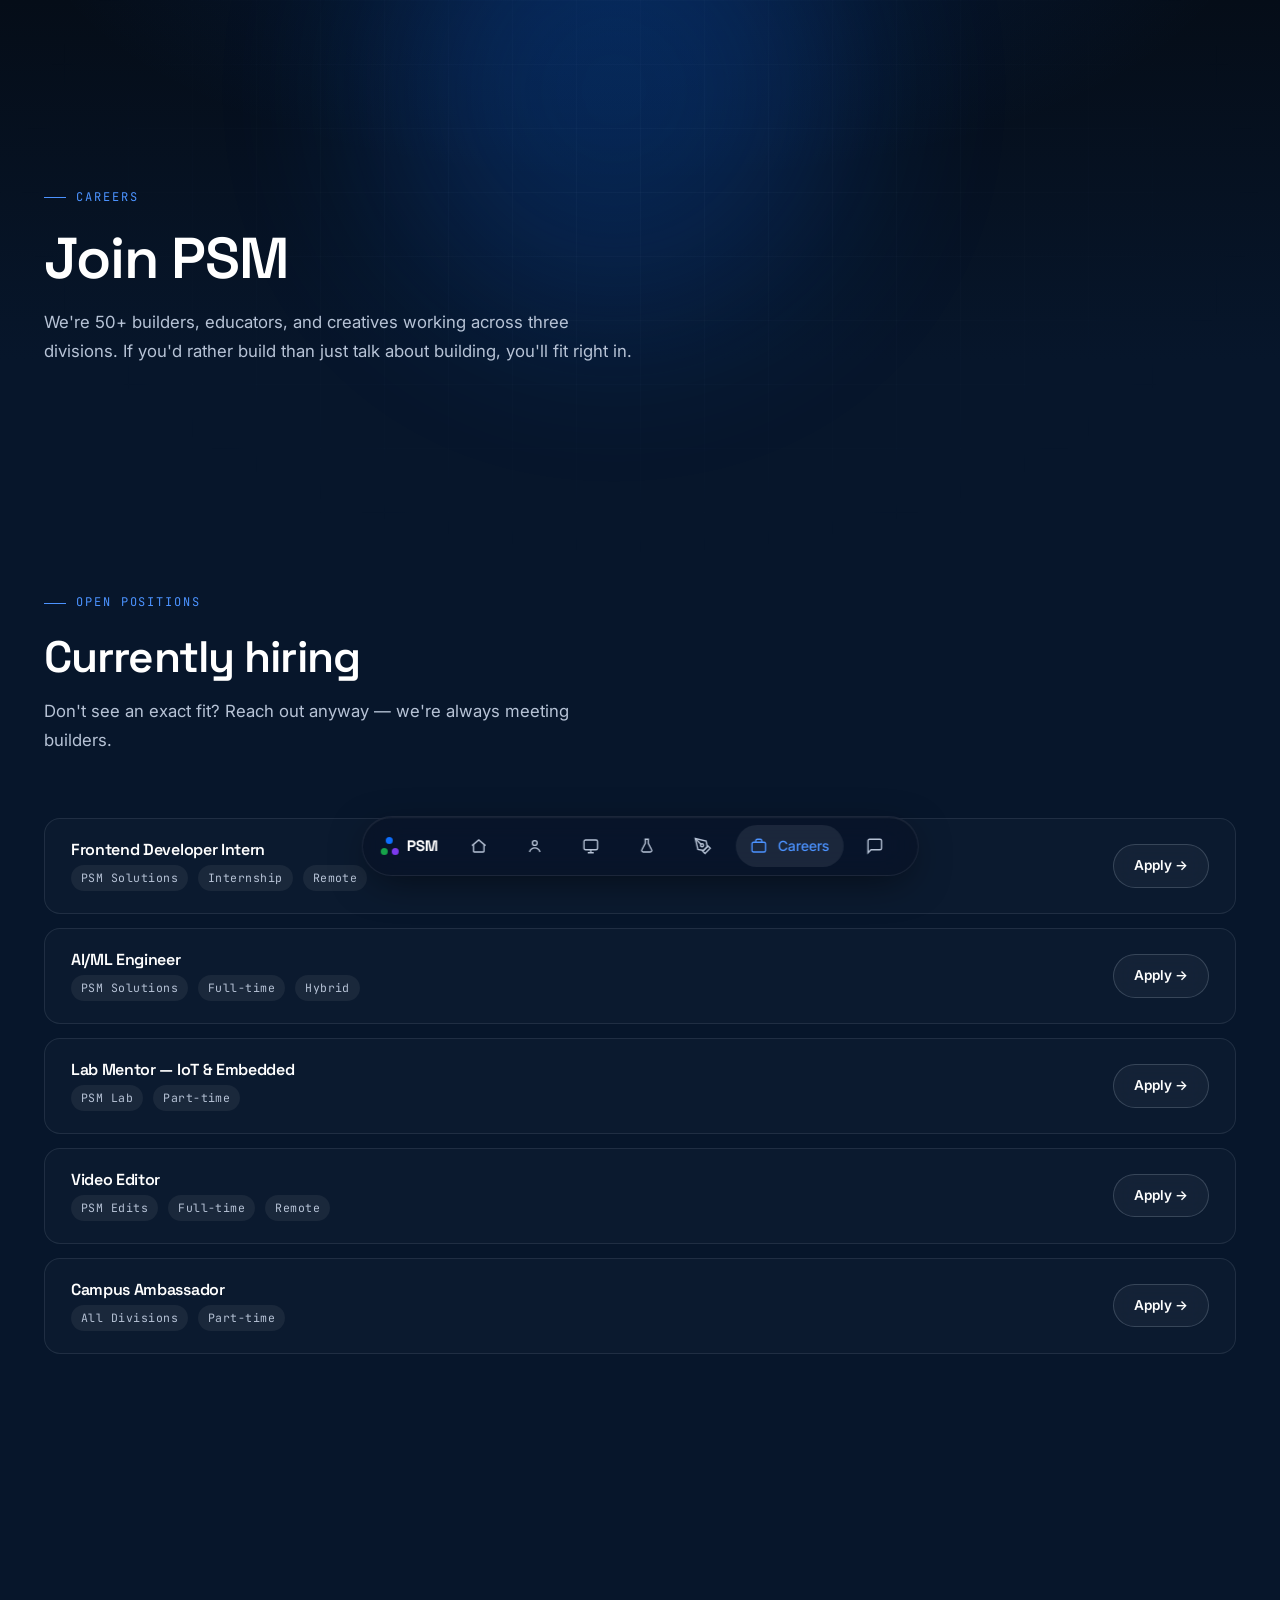
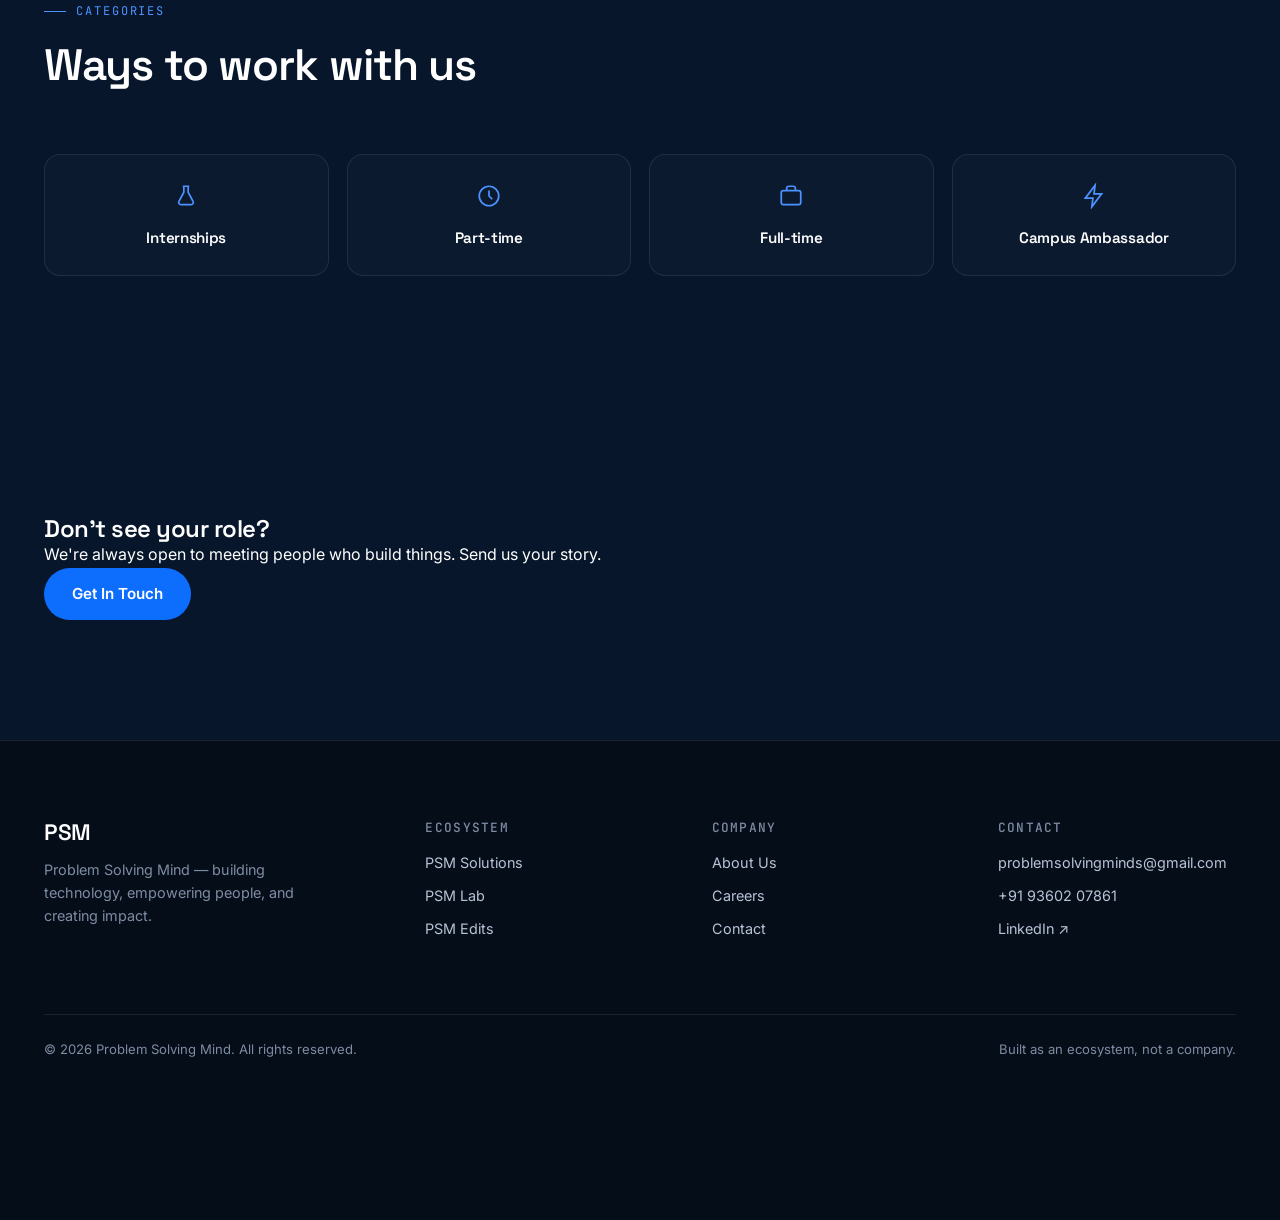
==== commit 4bf0911f: "edit by mani" ====
--- a/careers.html
+++ b/careers.html
@@ -66,6 +66,71 @@
   </div>
 </header>
 
+<section id="open-positions">
+  <div class="container">
+    <div class="section-head reveal">
+      <p class="eyebrow">Open Positions</p>
+      <h2 class="section-title">Currently hiring</h2>
+      <p class="section-lead">Don't see an exact fit? Reach out anyway — we're always meeting builders.</p>
+    </div>
+    <div class="job-list reveal">
+      <div class="job-card">
+        <div>
+          <h4>Frontend Developer Intern</h4>
+          <div class="job-meta">
+            <span class="job-tag">PSM Solutions</span>
+            <span class="job-tag">Internship</span>
+            <span class="job-tag">Remote</span>
+          </div>
+        </div>
+        <a href="contact.html?role=Frontend%20Developer%20Intern&division=PSM%20Solutions" class="btn btn-ghost btn-sm">Apply →</a>
+      </div>
+      <div class="job-card">
+        <div>
+          <h4>AI/ML Engineer</h4>
+          <div class="job-meta">
+            <span class="job-tag">PSM Solutions</span>
+            <span class="job-tag">Full-time</span>
+            <span class="job-tag">Hybrid</span>
+          </div>
+        </div>
+        <a href="contact.html?role=AI%2FML%20Engineer&division=PSM%20Solutions" class="btn btn-ghost btn-sm">Apply →</a>
+      </div>
+      <div class="job-card">
+        <div>
+          <h4>Lab Mentor — IoT &amp; Embedded</h4>
+          <div class="job-meta">
+            <span class="job-tag">PSM Lab</span>
+            <span class="job-tag">Part-time</span>
+          </div>
+        </div>
+        <a href="contact.html?role=Lab%20Mentor%20%E2%80%94%20IoT%20%26%20Embedded&division=PSM%20Lab" class="btn btn-ghost btn-sm">Apply →</a>
+      </div>
+      <div class="job-card">
+        <div>
+          <h4>Video Editor</h4>
+          <div class="job-meta">
+            <span class="job-tag">PSM Edits</span>
+            <span class="job-tag">Full-time</span>
+            <span class="job-tag">Remote</span>
+          </div>
+        </div>
+        <a href="contact.html?role=Video%20Editor&division=PSM%20Edits" class="btn btn-ghost btn-sm">Apply →</a>
+      </div>
+      <div class="job-card">
+        <div>
+          <h4>Campus Ambassador</h4>
+          <div class="job-meta">
+            <span class="job-tag">All Divisions</span>
+            <span class="job-tag">Part-time</span>
+          </div>
+        </div>
+        <a href="contact.html?role=Campus%20Ambassador&division=Careers%20%2F%20General" class="btn btn-ghost btn-sm">Apply →</a>
+      </div>
+    </div>
+  </div>
+</section>
+
 <section id="categories">
   <div class="container">
     <div class="section-head reveal">
@@ -88,71 +153,6 @@
       <div class="career-cat reveal reveal-delay-3">
         <svg viewBox="0 0 24 24" fill="none" stroke="currentColor" stroke-width="1.6"><path d="M13 2 4 14h7l-1 8 9-12h-7l1-8z"/></svg>
         <h4>Campus Ambassador</h4>
-      </div>
-    </div>
-  </div>
-</section>
-
-<section id="open-positions">
-  <div class="container">
-    <div class="section-head reveal">
-      <p class="eyebrow">Open Positions</p>
-      <h2 class="section-title">Currently hiring</h2>
-      <p class="section-lead">Don't see an exact fit? Reach out anyway — we're always meeting builders.</p>
-    </div>
-    <div class="job-list reveal">
-      <div class="job-card">
-        <div>
-          <h4>Frontend Developer Intern</h4>
-          <div class="job-meta">
-            <span class="job-tag">PSM Solutions</span>
-            <span class="job-tag">Internship</span>
-            <span class="job-tag">Remote</span>
-          </div>
-        </div>
-        <a href="contact.html?role=Frontend%20Developer%20Intern&division=PSM%20Solutions" class="btn btn-ghost btn-sm">Apply →</a>
-      </div>
-      <div class="job-card">
-        <div>
-          <h4>AI/ML Engineer</h4>
-          <div class="job-meta">
-            <span class="job-tag">PSM Solutions</span>
-            <span class="job-tag">Full-time</span>
-            <span class="job-tag">Hybrid</span>
-          </div>
-        </div>
-        <a href="contact.html?role=AI%2FML%20Engineer&division=PSM%20Solutions" class="btn btn-ghost btn-sm">Apply →</a>
-      </div>
-      <div class="job-card">
-        <div>
-          <h4>Lab Mentor — IoT &amp; Embedded</h4>
-          <div class="job-meta">
-            <span class="job-tag">PSM Lab</span>
-            <span class="job-tag">Part-time</span>
-          </div>
-        </div>
-        <a href="contact.html?role=Lab%20Mentor%20%E2%80%94%20IoT%20%26%20Embedded&division=PSM%20Lab" class="btn btn-ghost btn-sm">Apply →</a>
-      </div>
-      <div class="job-card">
-        <div>
-          <h4>Video Editor</h4>
-          <div class="job-meta">
-            <span class="job-tag">PSM Edits</span>
-            <span class="job-tag">Full-time</span>
-            <span class="job-tag">Remote</span>
-          </div>
-        </div>
-        <a href="contact.html?role=Video%20Editor&division=PSM%20Edits" class="btn btn-ghost btn-sm">Apply →</a>
-      </div>
-      <div class="job-card">
-        <div>
-          <h4>Campus Ambassador</h4>
-          <div class="job-meta">
-            <span class="job-tag">All Divisions</span>
-            <span class="job-tag">Part-time</span>
-          </div>
-        </div>
-        <a href="contact.html?role=Campus%20Ambassador&division=Careers%20%2F%20General" class="btn btn-ghost btn-sm">Apply →</a>
       </div>
     </div>
   </div>
--- a/css/inner.css
+++ b/css/inner.css
@@ -350,6 +350,12 @@
 .contact-card .c-icon svg { width: 20px; height: 20px; }
 .contact-card h4 { font-size: 0.9rem; margin-bottom: 2px; }
 .contact-card p { font-size: 0.85rem; color: var(--mist-dim); }
+
+.contact-cards-grid {
+  display: grid;
+  grid-template-columns: repeat(auto-fit, minmax(280px, 1fr));
+  gap: 16px;
+}
 
 .contact-form {
   padding: 36px;
